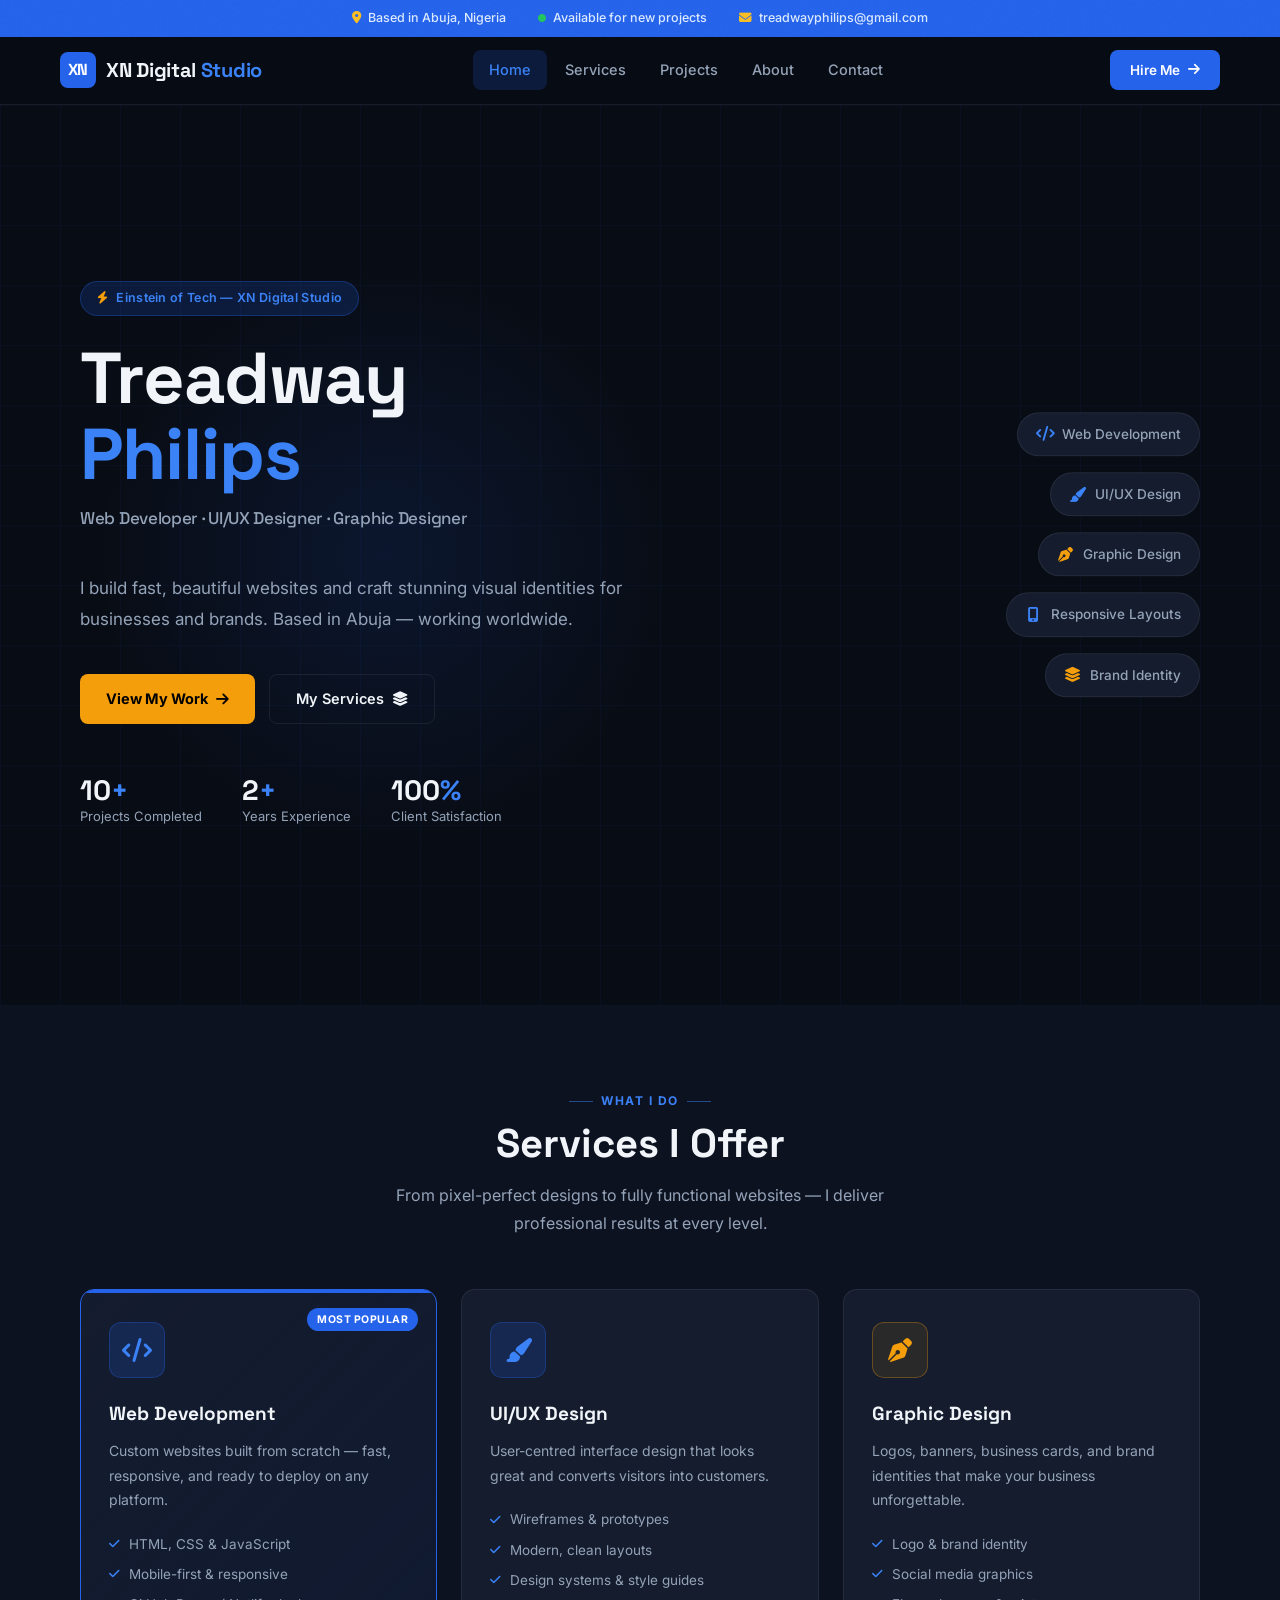
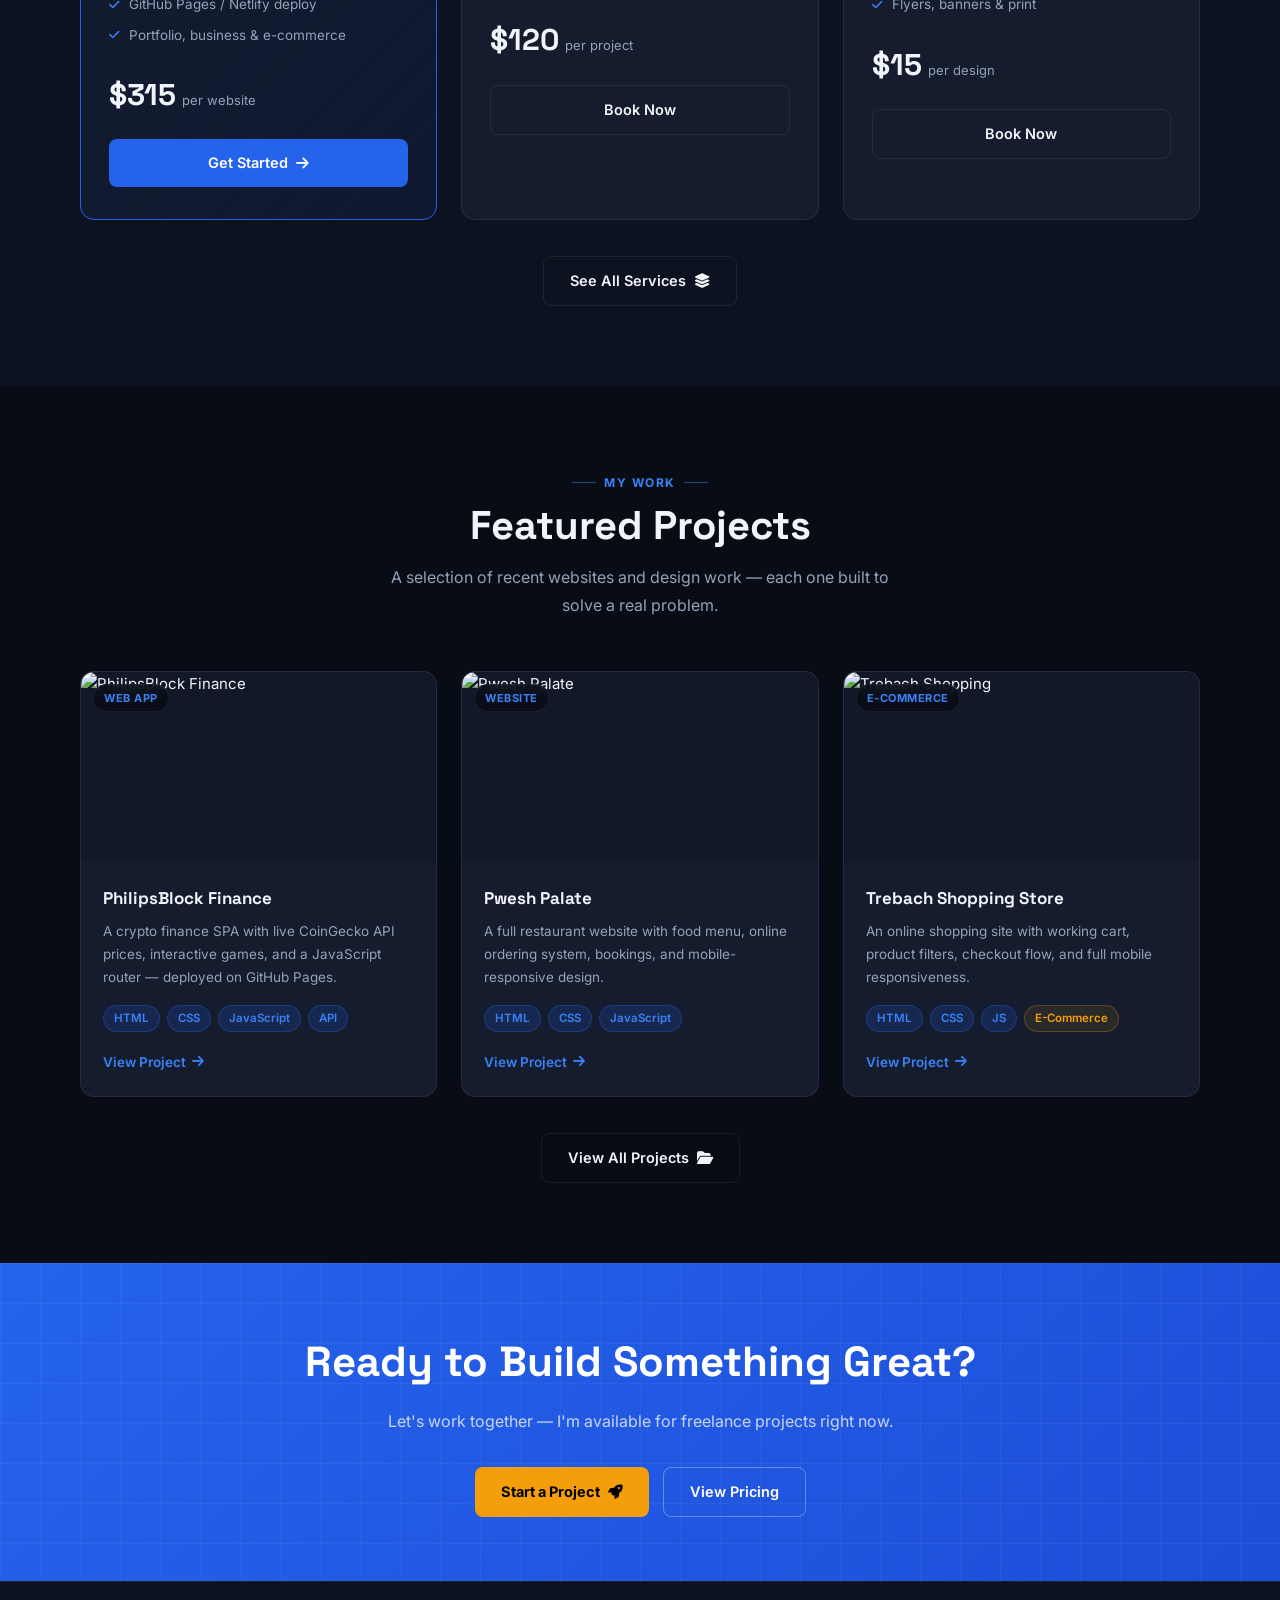
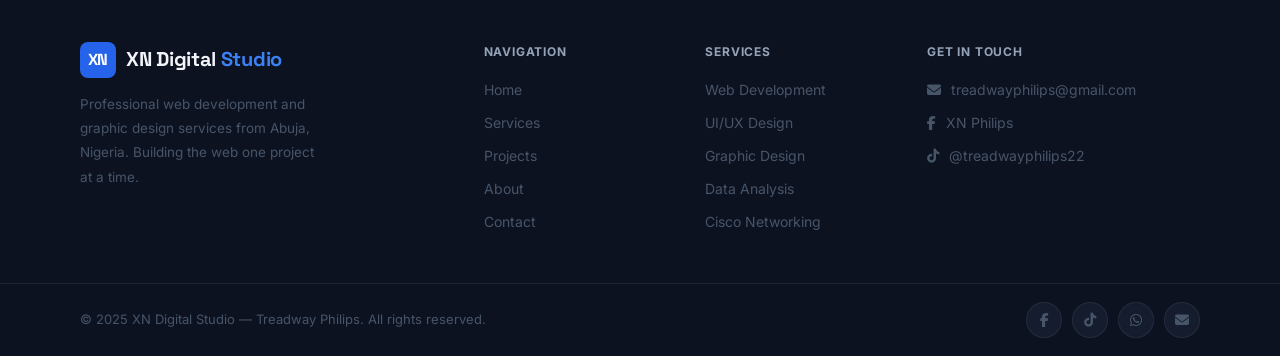
==== index.html @ aeeff7ca "Add files via upload" ====
<!DOCTYPE html>
<html lang="en">
<head>
  <meta charset="UTF-8" />
  <meta name="viewport" content="width=device-width, initial-scale=1.0" />
  <title>Treadway Philips — XN Digital Studio</title>
  <link rel="stylesheet" href="style.css" />
  <link href="https://fonts.googleapis.com/css2?family=Space+Grotesk:wght@400;500;600;700&family=Inter:wght@400;500;600;700;800&display=swap" rel="stylesheet" />
  <link rel="stylesheet" href="https://cdnjs.cloudflare.com/ajax/libs/font-awesome/6.5.0/css/all.min.css" />
</head>
<body>

  <div class="topbar">
    <span><i class="fas fa-map-marker-alt"></i> Based in Abuja, Nigeria</span>
    <span><i class="fas fa-circle" style="font-size:8px;color:#22c55e"></i> Available for new projects</span>
    <span><i class="fas fa-envelope"></i> treadwayphilips@gmail.com</span>
  </div>

  <header class="navbar">
    <a href="index.html" class="logo">
      <div class="logo-mark">XN</div>
      <div>XN Digital <span>Studio</span></div>
    </a>
    <nav class="nav-links" id="navLinks">
      <a href="index.html" class="active">Home</a>
      <a href="services.html">Services</a>
      <a href="projects.html">Projects</a>
      <a href="about.html">About</a>
      <a href="contact.html">Contact</a>
    </nav>
    <div class="nav-actions">
      <a href="contact.html" class="btn-primary" style="font-size:13.5px;padding:9px 20px;">
        Hire Me <i class="fas fa-arrow-right"></i>
      </a>
      <button class="hamburger" id="hamburger" aria-label="Open menu">
        <span></span><span></span><span></span>
      </button>
    </div>
  </header>

  <!-- HERO -->
  <section class="hero">
    <div class="hero-glow"></div>
    <div class="hero-content">
      <div class="hero-badge">
        <i class="fas fa-bolt"></i> Einstein of Tech — XN Digital Studio
      </div>
      <h1>Treadway<br/><span class="highlight">Philips</span></h1>
      <p class="hero-tagline">Web Developer · UI/UX Designer · Graphic Designer</p>
      <p>I build fast, beautiful websites and craft stunning visual identities for businesses and brands. Based in Abuja — working worldwide.</p>
      <div class="hero-actions">
        <a href="projects.html" class="btn-gold">View My Work <i class="fas fa-arrow-right"></i></a>
        <a href="services.html" class="btn-outline">My Services <i class="fas fa-layer-group"></i></a>
      </div>
      <div class="hero-stats">
        <div class="hero-stat">
          <strong>10<span>+</span></strong>
          <small>Projects Completed</small>
        </div>
        <div class="hero-stat">
          <strong>2<span>+</span></strong>
          <small>Years Experience</small>
        </div>
        <div class="hero-stat">
          <strong>100<span>%</span></strong>
          <small>Client Satisfaction</small>
        </div>
      </div>
    </div>

    <div class="hero-right">
      <div class="skill-pill"><i class="fas fa-code"></i> Web Development</div>
      <div class="skill-pill"><i class="fas fa-paint-brush"></i> UI/UX Design</div>
      <div class="skill-pill gold"><i class="fas fa-pen-nib"></i> Graphic Design</div>
      <div class="skill-pill"><i class="fas fa-mobile-alt"></i> Responsive Layouts</div>
      <div class="skill-pill gold"><i class="fas fa-layer-group"></i> Brand Identity</div>
    </div>
  </section>

  <!-- SERVICES PREVIEW -->
  <section class="section bg-dark">
    <div class="section-header">
      <span class="eyebrow">What I Do</span>
      <h2>Services I Offer</h2>
      <p>From pixel-perfect designs to fully functional websites — I deliver professional results at every level.</p>
    </div>
    <div class="services-grid">
      <div class="service-card featured">
        <span class="featured-badge">Most Popular</span>
        <div class="service-icon"><i class="fas fa-code"></i></div>
        <h3>Web Development</h3>
        <p>Custom websites built from scratch — fast, responsive, and ready to deploy on any platform.</p>
        <ul class="service-includes">
          <li><i class="fas fa-check"></i> HTML, CSS & JavaScript</li>
          <li><i class="fas fa-check"></i> Mobile-first & responsive</li>
          <li><i class="fas fa-check"></i> GitHub Pages / Netlify deploy</li>
          <li><i class="fas fa-check"></i> Portfolio, business & e-commerce</li>
        </ul>
        <div class="service-price">
          <span class="amount">$315</span>
          <span class="unit">per website</span>
        </div>
        <a href="contact.html" class="btn-primary full-width">Get Started <i class="fas fa-arrow-right"></i></a>
      </div>

      <div class="service-card">
        <div class="service-icon"><i class="fas fa-paint-brush"></i></div>
        <h3>UI/UX Design</h3>
        <p>User-centred interface design that looks great and converts visitors into customers.</p>
        <ul class="service-includes">
          <li><i class="fas fa-check"></i> Wireframes & prototypes</li>
          <li><i class="fas fa-check"></i> Modern, clean layouts</li>
          <li><i class="fas fa-check"></i> Design systems & style guides</li>
        </ul>
        <div class="service-price">
          <span class="amount">$120</span>
          <span class="unit">per project</span>
        </div>
        <a href="contact.html" class="btn-outline full-width">Book Now</a>
      </div>

      <div class="service-card gold-accent">
        <div class="service-icon"><i class="fas fa-pen-nib"></i></div>
        <h3>Graphic Design</h3>
        <p>Logos, banners, business cards, and brand identities that make your business unforgettable.</p>
        <ul class="service-includes">
          <li><i class="fas fa-check"></i> Logo & brand identity</li>
          <li><i class="fas fa-check"></i> Social media graphics</li>
          <li><i class="fas fa-check"></i> Flyers, banners & print</li>
        </ul>
        <div class="service-price">
          <span class="amount">$15</span>
          <span class="unit">per design</span>
        </div>
        <a href="contact.html" class="btn-outline full-width">Book Now</a>
      </div>
    </div>
    <div style="text-align:center;margin-top:36px;">
      <a href="services.html" class="btn-outline">See All Services <i class="fas fa-layer-group"></i></a>
    </div>
  </section>

  <!-- PROJECTS PREVIEW -->
  <section class="section">
    <div class="section-header">
      <span class="eyebrow">My Work</span>
      <h2>Featured Projects</h2>
      <p>A selection of recent websites and design work — each one built to solve a real problem.</p>
    </div>
    <div class="projects-grid">
      <div class="project-card">
        <div class="project-img">
          <img src="https://images.unsplash.com/photo-1639762681485-074b7f938ba0?w=600&q=80" alt="PhilipsBlock Finance" />
          <span class="project-type">Web App</span>
        </div>
        <div class="project-body">
          <h4>PhilipsBlock Finance</h4>
          <p>A crypto finance SPA with live CoinGecko API prices, interactive games, and a JavaScript router — deployed on GitHub Pages.</p>
          <div class="project-tags">
            <span class="tag">HTML</span><span class="tag">CSS</span><span class="tag">JavaScript</span><span class="tag">API</span>
          </div>
          <a href="projects.html" class="project-link">View Project <i class="fas fa-arrow-right"></i></a>
        </div>
      </div>

      <div class="project-card">
        <div class="project-img">
          <img src="https://images.unsplash.com/photo-1504674900247-0877df9cc836?w=600&q=80" alt="Pwesh Palate" />
          <span class="project-type">Website</span>
        </div>
        <div class="project-body">
          <h4>Pwesh Palate</h4>
          <p>A full restaurant website with food menu, online ordering system, bookings, and mobile-responsive design.</p>
          <div class="project-tags">
            <span class="tag">HTML</span><span class="tag">CSS</span><span class="tag">JavaScript</span>
          </div>
          <a href="projects.html" class="project-link">View Project <i class="fas fa-arrow-right"></i></a>
        </div>
      </div>

      <div class="project-card">
        <div class="project-img">
          <img src="https://images.unsplash.com/photo-1556742049-0cfed4f6a45d?w=600&q=80" alt="Trebach Shopping" />
          <span class="project-type">E-Commerce</span>
        </div>
        <div class="project-body">
          <h4>Trebach Shopping Store</h4>
          <p>An online shopping site with working cart, product filters, checkout flow, and full mobile responsiveness.</p>
          <div class="project-tags">
            <span class="tag">HTML</span><span class="tag">CSS</span><span class="tag">JS</span><span class="tag gold">E-Commerce</span>
          </div>
          <a href="projects.html" class="project-link">View Project <i class="fas fa-arrow-right"></i></a>
        </div>
      </div>
    </div>
    <div style="text-align:center;margin-top:36px;">
      <a href="projects.html" class="btn-outline">View All Projects <i class="fas fa-folder-open"></i></a>
    </div>
  </section>

  <!-- CTA -->
  <div class="cta-strip">
    <h2>Ready to Build Something Great?</h2>
    <p>Let's work together — I'm available for freelance projects right now.</p>
    <div class="actions">
      <a href="contact.html" class="btn-gold">Start a Project <i class="fas fa-rocket"></i></a>
      <a href="services.html" class="btn-outline" style="border-color:rgba(255,255,255,0.3);color:#fff;">View Pricing</a>
    </div>
  </div>

  <!-- FOOTER -->
  <footer class="footer">
    <div class="footer-grid">
      <div class="footer-brand">
        <a href="index.html" class="logo">
          <div class="logo-mark">XN</div>
          <div>XN Digital <span>Studio</span></div>
        </a>
        <p>Professional web development and graphic design services from Abuja, Nigeria. Building the web one project at a time.</p>
      </div>
      <div class="footer-col">
        <h5>Navigation</h5>
        <a href="index.html">Home</a>
        <a href="services.html">Services</a>
        <a href="projects.html">Projects</a>
        <a href="about.html">About</a>
        <a href="contact.html">Contact</a>
      </div>
      <div class="footer-col">
        <h5>Services</h5>
        <a href="services.html">Web Development</a>
        <a href="services.html">UI/UX Design</a>
        <a href="services.html">Graphic Design</a>
        <a href="services.html">Data Analysis</a>
        <a href="services.html">Cisco Networking</a>
      </div>
      <div class="footer-col">
        <h5>Get in Touch</h5>
        <a href="mailto:treadwayphilips@gmail.com"><i class="fas fa-envelope" style="margin-right:6px"></i> treadwayphilips@gmail.com</a>
        <a href="#"><i class="fab fa-facebook-f" style="margin-right:6px"></i> XN Philips</a>
        <a href="#"><i class="fab fa-tiktok" style="margin-right:6px"></i> @treadwayphilips22</a>
      </div>
    </div>
    <div class="footer-bottom">
      <p>© 2025 XN Digital Studio — Treadway Philips. All rights reserved.</p>
      <div class="social-links">
        <a href="#"><i class="fab fa-facebook-f"></i></a>
        <a href="#"><i class="fab fa-tiktok"></i></a>
        <a href="#"><i class="fab fa-whatsapp"></i></a>
        <a href="mailto:treadwayphilips@gmail.com"><i class="fas fa-envelope"></i></a>
      </div>
    </div>
  </footer>

  <script src="app.js"></script>
</body>
</html>
---- style.css ----
/* ─────────────────────────────────────
   XN Digital Studio — Treadway Philips
   Theme: Deep Space Black + Electric Blue + Gold Accent
───────────────────────────────────── */

:root {
  --black: #080c14;
  --dark: #0d1220;
  --dark-mid: #111827;
  --dark-card: #141c2e;
  --blue: #2563eb;
  --blue-light: #3b82f6;
  --blue-glow: rgba(37,99,235,0.18);
  --gold: #f59e0b;
  --gold-light: #fbbf24;
  --gold-bg: rgba(245,158,11,0.1);
  --text: #f1f5f9;
  --text-muted: #94a3b8;
  --text-dim: #475569;
  --border: rgba(255,255,255,0.07);
  --border-blue: rgba(37,99,235,0.3);
  --radius: 14px;
  --radius-sm: 8px;
  --shadow: 0 4px 24px rgba(0,0,0,0.4);
  --shadow-blue: 0 8px 32px rgba(37,99,235,0.25);
  --font-display: 'Space Grotesk', sans-serif;
  --font-body: 'Inter', sans-serif;
  --transition: 0.22s ease;
}

*, *::before, *::after { box-sizing: border-box; margin: 0; padding: 0; }
html { scroll-behavior: smooth; }
body {
  font-family: var(--font-body);
  color: var(--text);
  background: var(--black);
  line-height: 1.65;
  font-size: 15px;
  overflow-x: hidden;
}
a { text-decoration: none; color: inherit; }
img { display: block; max-width: 100%; }
button, input, select, textarea { font-family: inherit; }

/* ─── NOISE TEXTURE OVERLAY ─── */
body::before {
  content: '';
  position: fixed;
  inset: 0;
  background-image: url("data:image/svg+xml,%3Csvg viewBox='0 0 256 256' xmlns='http://www.w3.org/2000/svg'%3E%3Cfilter id='noise'%3E%3CfeTurbulence type='fractalNoise' baseFrequency='0.9' numOctaves='4' stitchTiles='stitch'/%3E%3C/filter%3E%3Crect width='100%25' height='100%25' filter='url(%23noise)' opacity='0.03'/%3E%3C/svg%3E");
  pointer-events: none;
  z-index: 0;
  opacity: 0.4;
}

/* ─── TOPBAR ─── */
.topbar {
  background: var(--blue);
  color: #dbeafe;
  display: flex;
  justify-content: center;
  gap: 32px;
  padding: 8px 20px;
  font-size: 12.5px;
  font-weight: 500;
  flex-wrap: wrap;
}
.topbar span { display: flex; align-items: center; gap: 7px; }
.topbar i { color: var(--gold-light); }

/* ─── NAVBAR ─── */
.navbar {
  position: sticky;
  top: 0;
  z-index: 100;
  background: rgba(8,12,20,0.92);
  backdrop-filter: blur(16px);
  -webkit-backdrop-filter: blur(16px);
  border-bottom: 1px solid var(--border);
  display: flex;
  align-items: center;
  justify-content: space-between;
  padding: 0 60px;
  height: 68px;
  gap: 20px;
}

.logo {
  font-family: var(--font-display);
  font-size: 20px;
  font-weight: 700;
  color: var(--text);
  display: flex;
  align-items: center;
  gap: 10px;
  letter-spacing: -0.3px;
}
.logo-mark {
  width: 36px; height: 36px;
  background: var(--blue);
  border-radius: 8px;
  display: flex;
  align-items: center;
  justify-content: center;
  font-size: 16px;
  font-weight: 800;
  color: #fff;
  flex-shrink: 0;
}
.logo span { color: var(--blue-light); }

.nav-links {
  display: flex;
  align-items: center;
  gap: 2px;
}
.nav-links a {
  padding: 8px 16px;
  border-radius: var(--radius-sm);
  font-weight: 500;
  color: var(--text-muted);
  font-size: 14.5px;
  transition: color var(--transition), background var(--transition);
}
.nav-links a:hover, .nav-links a.active {
  color: var(--text);
  background: var(--blue-glow);
}
.nav-links a.active { color: var(--blue-light); }

.nav-actions { display: flex; align-items: center; gap: 10px; }

.hamburger {
  display: none;
  flex-direction: column;
  gap: 5px;
  background: none;
  border: none;
  cursor: pointer;
  padding: 6px;
  border-radius: var(--radius-sm);
}
.hamburger span {
  display: block;
  width: 22px; height: 2px;
  background: var(--text);
  border-radius: 4px;
  transition: var(--transition);
}
.hamburger.active span:nth-child(1) { transform: rotate(45deg) translate(5px, 5px); }
.hamburger.active span:nth-child(2) { opacity: 0; }
.hamburger.active span:nth-child(3) { transform: rotate(-45deg) translate(5px, -5px); }

/* ─── BUTTONS ─── */
.btn-primary {
  display: inline-flex;
  align-items: center;
  gap: 8px;
  background: var(--blue);
  color: #fff;
  padding: 12px 26px;
  border-radius: var(--radius-sm);
  font-weight: 600;
  font-size: 14.5px;
  border: none;
  cursor: pointer;
  transition: background var(--transition), transform var(--transition), box-shadow var(--transition);
}
.btn-primary:hover {
  background: var(--blue-light);
  transform: translateY(-2px);
  box-shadow: var(--shadow-blue);
}

.btn-gold {
  display: inline-flex;
  align-items: center;
  gap: 8px;
  background: var(--gold);
  color: #000;
  padding: 12px 26px;
  border-radius: var(--radius-sm);
  font-weight: 700;
  font-size: 14.5px;
  border: none;
  cursor: pointer;
  transition: background var(--transition), transform var(--transition), box-shadow var(--transition);
}
.btn-gold:hover {
  background: var(--gold-light);
  transform: translateY(-2px);
  box-shadow: 0 8px 24px rgba(245,158,11,0.35);
}

.btn-outline {
  display: inline-flex;
  align-items: center;
  gap: 8px;
  background: transparent;
  color: var(--text);
  padding: 12px 26px;
  border-radius: var(--radius-sm);
  font-weight: 600;
  font-size: 14.5px;
  border: 1.5px solid var(--border);
  cursor: pointer;
  transition: all var(--transition);
}
.btn-outline:hover {
  border-color: var(--blue-light);
  color: var(--blue-light);
  background: var(--blue-glow);
}

.full-width { width: 100%; justify-content: center; }

/* ─── SECTIONS ─── */
.section { padding: 80px 80px; position: relative; z-index: 1; }
.section.bg-dark { background: var(--dark); }
.section.bg-card { background: var(--dark-mid); }

.section-header {
  text-align: center;
  margin-bottom: 52px;
}
.eyebrow {
  display: inline-flex;
  align-items: center;
  gap: 8px;
  color: var(--blue-light);
  font-size: 12px;
  font-weight: 700;
  text-transform: uppercase;
  letter-spacing: 1.5px;
  margin-bottom: 10px;
}
.eyebrow::before, .eyebrow::after {
  content: '';
  display: block;
  width: 24px; height: 1px;
  background: var(--blue-light);
  opacity: 0.5;
}
.section-header h2 {
  font-family: var(--font-display);
  font-size: clamp(28px, 3.5vw, 40px);
  font-weight: 700;
  color: var(--text);
  line-height: 1.15;
  margin-bottom: 14px;
}
.section-header p {
  color: var(--text-muted);
  font-size: 16px;
  max-width: 540px;
  margin: 0 auto;
  line-height: 1.75;
}

/* ─── HERO ─── */
.hero {
  min-height: 100vh;
  background: var(--black);
  display: flex;
  align-items: center;
  padding: 0 80px;
  position: relative;
  overflow: hidden;
  z-index: 1;
}

/* Grid background */
.hero::after {
  content: '';
  position: absolute;
  inset: 0;
  background-image:
    linear-gradient(rgba(37,99,235,0.05) 1px, transparent 1px),
    linear-gradient(90deg, rgba(37,99,235,0.05) 1px, transparent 1px);
  background-size: 60px 60px;
  pointer-events: none;
  z-index: 0;
}

.hero-glow {
  position: absolute;
  width: 600px; height: 600px;
  background: radial-gradient(circle, rgba(37,99,235,0.12) 0%, transparent 70%);
  top: 50%; left: 30%;
  transform: translate(-50%, -50%);
  pointer-events: none;
  z-index: 0;
}

.hero-content {
  position: relative;
  z-index: 2;
  max-width: 700px;
}

.hero-badge {
  display: inline-flex;
  align-items: center;
  gap: 8px;
  background: var(--blue-glow);
  border: 1px solid var(--border-blue);
  color: var(--blue-light);
  padding: 6px 16px;
  border-radius: 100px;
  font-size: 12.5px;
  font-weight: 600;
  letter-spacing: 0.3px;
  margin-bottom: 24px;
}
.hero-badge i { color: var(--gold); }

.hero-content h1 {
  font-family: var(--font-display);
  font-size: clamp(42px, 6vw, 72px);
  font-weight: 700;
  color: var(--text);
  line-height: 1.06;
  margin-bottom: 10px;
  letter-spacing: -1px;
}
.hero-content h1 .highlight {
  color: var(--blue-light);
  position: relative;
}
.hero-tagline {
  font-family: var(--font-display);
  font-size: clamp(18px, 2.5vw, 26px);
  font-weight: 500;
  color: var(--gold);
  margin-bottom: 22px;
  letter-spacing: -0.3px;
}
.hero-content p {
  font-size: 17px;
  color: var(--text-muted);
  max-width: 560px;
  margin-bottom: 40px;
  line-height: 1.8;
}

.hero-actions { display: flex; gap: 14px; flex-wrap: wrap; margin-bottom: 52px; }

.hero-stats {
  display: flex;
  gap: 40px;
  flex-wrap: wrap;
}
.hero-stat { display: flex; flex-direction: column; gap: 2px; }
.hero-stat strong {
  font-family: var(--font-display);
  font-size: 28px;
  font-weight: 700;
  color: var(--text);
  line-height: 1;
}
.hero-stat strong span { color: var(--blue-light); }
.hero-stat small { font-size: 13px; color: var(--text-muted); }

.hero-right {
  position: absolute;
  right: 80px;
  top: 50%;
  transform: translateY(-50%);
  z-index: 2;
  display: flex;
  flex-direction: column;
  gap: 16px;
  align-items: flex-end;
}

.skill-pill {
  display: flex;
  align-items: center;
  gap: 10px;
  background: var(--dark-card);
  border: 1px solid var(--border);
  border-radius: 100px;
  padding: 10px 18px;
  font-size: 13.5px;
  font-weight: 500;
  color: var(--text-muted);
  transition: all var(--transition);
  white-space: nowrap;
}
.skill-pill:hover { border-color: var(--blue-light); color: var(--text); }
.skill-pill i { color: var(--blue-light); font-size: 15px; width: 16px; text-align: center; }
.skill-pill.gold i { color: var(--gold); }

/* ─── SERVICES CARDS ─── */
.services-grid {
  display: grid;
  grid-template-columns: repeat(3, 1fr);
  gap: 24px;
}

.service-card {
  background: var(--dark-card);
  border: 1px solid var(--border);
  border-radius: var(--radius);
  padding: 32px 28px;
  position: relative;
  overflow: hidden;
  transition: all var(--transition);
  cursor: default;
}
.service-card::before {
  content: '';
  position: absolute;
  top: 0; left: 0; right: 0;
  height: 3px;
  background: var(--blue);
  opacity: 0;
  transition: opacity var(--transition);
}
.service-card:hover {
  border-color: var(--border-blue);
  transform: translateY(-6px);
  box-shadow: var(--shadow-blue);
}
.service-card:hover::before { opacity: 1; }
.service-card.featured {
  border-color: var(--blue);
  background: linear-gradient(135deg, var(--dark-card) 0%, rgba(37,99,235,0.08) 100%);
}
.service-card.featured::before { opacity: 1; }

.featured-badge {
  position: absolute;
  top: 18px; right: 18px;
  background: var(--blue);
  color: #fff;
  font-size: 10.5px;
  font-weight: 700;
  padding: 3px 10px;
  border-radius: 100px;
  text-transform: uppercase;
  letter-spacing: 0.5px;
}

.service-icon {
  width: 56px; height: 56px;
  background: var(--blue-glow);
  border: 1px solid var(--border-blue);
  border-radius: 12px;
  display: flex;
  align-items: center;
  justify-content: center;
  font-size: 24px;
  color: var(--blue-light);
  margin-bottom: 20px;
}
.service-card.gold-accent .service-icon {
  background: var(--gold-bg);
  border-color: rgba(245,158,11,0.3);
  color: var(--gold);
}

.service-card h3 {
  font-family: var(--font-display);
  font-size: 19px;
  font-weight: 700;
  color: var(--text);
  margin-bottom: 10px;
}
.service-card p {
  font-size: 14px;
  color: var(--text-muted);
  line-height: 1.75;
  margin-bottom: 20px;
}
.service-includes {
  list-style: none;
  display: flex;
  flex-direction: column;
  gap: 8px;
  margin-bottom: 24px;
}
.service-includes li {
  display: flex;
  align-items: center;
  gap: 9px;
  font-size: 13.5px;
  color: var(--text-muted);
}
.service-includes li i { color: var(--blue-light); font-size: 12px; flex-shrink: 0; }

.service-price {
  display: flex;
  align-items: baseline;
  gap: 6px;
  margin-bottom: 20px;
}
.service-price .amount {
  font-family: var(--font-display);
  font-size: 30px;
  font-weight: 700;
  color: var(--text);
}
.service-price .unit { font-size: 13px; color: var(--text-muted); }

/* ─── PROJECTS ─── */
.projects-grid {
  display: grid;
  grid-template-columns: repeat(3, 1fr);
  gap: 24px;
}

.project-card {
  background: var(--dark-card);
  border: 1px solid var(--border);
  border-radius: var(--radius);
  overflow: hidden;
  transition: all var(--transition);
}
.project-card:hover {
  border-color: var(--border-blue);
  transform: translateY(-5px);
  box-shadow: var(--shadow-blue);
}

.project-img {
  height: 190px;
  overflow: hidden;
  position: relative;
  background: var(--dark-mid);
}
.project-img img { width: 100%; height: 100%; object-fit: cover; transition: transform 0.4s ease; }
.project-card:hover .project-img img { transform: scale(1.06); }

.project-type {
  position: absolute;
  top: 12px; left: 12px;
  background: rgba(8,12,20,0.8);
  backdrop-filter: blur(6px);
  border: 1px solid var(--border);
  color: var(--blue-light);
  font-size: 11px;
  font-weight: 700;
  padding: 4px 10px;
  border-radius: 100px;
  text-transform: uppercase;
  letter-spacing: 0.5px;
}

.project-body { padding: 22px; }
.project-body h4 {
  font-family: var(--font-display);
  font-size: 17px;
  font-weight: 700;
  color: var(--text);
  margin-bottom: 8px;
}
.project-body p { font-size: 13.5px; color: var(--text-muted); line-height: 1.7; margin-bottom: 16px; }

.project-tags { display: flex; flex-wrap: wrap; gap: 7px; margin-bottom: 18px; }
.tag {
  background: var(--blue-glow);
  border: 1px solid var(--border-blue);
  color: var(--blue-light);
  font-size: 11.5px;
  font-weight: 600;
  padding: 3px 10px;
  border-radius: 100px;
}
.tag.gold {
  background: var(--gold-bg);
  border-color: rgba(245,158,11,0.25);
  color: var(--gold);
}

.project-link {
  display: inline-flex;
  align-items: center;
  gap: 6px;
  font-size: 13.5px;
  font-weight: 600;
  color: var(--blue-light);
  transition: gap var(--transition);
}
.project-link:hover { gap: 10px; }

/* ─── SKILLS ─── */
.skills-layout {
  display: grid;
  grid-template-columns: 1fr 1fr;
  gap: 60px;
  align-items: center;
}
.skills-text h2 {
  font-family: var(--font-display);
  font-size: 34px;
  font-weight: 700;
  color: var(--text);
  margin-bottom: 14px;
  line-height: 1.2;
}
.skills-text p { color: var(--text-muted); line-height: 1.85; margin-bottom: 14px; }

.skills-bars { display: flex; flex-direction: column; gap: 18px; }
.skill-bar-item {}
.skill-bar-header {
  display: flex;
  justify-content: space-between;
  align-items: center;
  margin-bottom: 8px;
  font-size: 14px;
  font-weight: 600;
  color: var(--text);
}
.skill-bar-header span { color: var(--blue-light); font-size: 13px; }
.skill-track {
  height: 7px;
  background: var(--border);
  border-radius: 100px;
  overflow: hidden;
}
.skill-fill {
  height: 100%;
  border-radius: 100px;
  background: linear-gradient(90deg, var(--blue) 0%, var(--blue-light) 100%);
}
.skill-fill.gold { background: linear-gradient(90deg, var(--gold) 0%, var(--gold-light) 100%); }

/* ─── TOOLS GRID ─── */
.tools-grid {
  display: grid;
  grid-template-columns: repeat(6, 1fr);
  gap: 16px;
}
.tool-item {
  background: var(--dark-card);
  border: 1px solid var(--border);
  border-radius: var(--radius-sm);
  padding: 20px 14px;
  text-align: center;
  transition: all var(--transition);
}
.tool-item:hover {
  border-color: var(--border-blue);
  background: var(--blue-glow);
  transform: translateY(-3px);
}
.tool-item i { font-size: 26px; color: var(--blue-light); margin-bottom: 8px; }
.tool-item span { font-size: 12px; color: var(--text-muted); font-weight: 500; display: block; }

/* ─── ABOUT ─── */
.about-grid {
  display: grid;
  grid-template-columns: 380px 1fr;
  gap: 64px;
  align-items: start;
}
.about-card {
  background: var(--dark-card);
  border: 1px solid var(--border);
  border-radius: var(--radius);
  padding: 36px 28px;
  text-align: center;
  position: sticky;
  top: 88px;
}
.avatar-ring {
  width: 120px; height: 120px;
  border-radius: 50%;
  background: linear-gradient(135deg, var(--blue) 0%, var(--blue-light) 100%);
  margin: 0 auto 20px;
  display: flex;
  align-items: center;
  justify-content: center;
  font-family: var(--font-display);
  font-size: 48px;
  font-weight: 700;
  color: #fff;
  position: relative;
}
.avatar-ring::after {
  content: '';
  position: absolute;
  inset: -4px;
  border-radius: 50%;
  border: 2px solid var(--blue-light);
  opacity: 0.4;
}
.about-card h3 {
  font-family: var(--font-display);
  font-size: 20px;
  font-weight: 700;
  color: var(--text);
  margin-bottom: 4px;
}
.about-card .role { font-size: 13.5px; color: var(--blue-light); font-weight: 600; margin-bottom: 18px; }
.about-card .location { display: flex; align-items: center; justify-content: center; gap: 6px; font-size: 13px; color: var(--text-muted); margin-bottom: 24px; }
.about-card .location i { color: var(--gold); }

.card-links { display: flex; flex-direction: column; gap: 10px; }
.card-link {
  display: flex;
  align-items: center;
  gap: 10px;
  padding: 11px 16px;
  background: var(--dark-mid);
  border: 1px solid var(--border);
  border-radius: var(--radius-sm);
  font-size: 13.5px;
  color: var(--text-muted);
  transition: all var(--transition);
}
.card-link:hover { border-color: var(--blue-light); color: var(--text); }
.card-link i { color: var(--blue-light); width: 16px; text-align: center; }

.about-content h2 {
  font-family: var(--font-display);
  font-size: 32px;
  font-weight: 700;
  color: var(--text);
  margin-bottom: 14px;
  line-height: 1.2;
}
.about-content p { color: var(--text-muted); line-height: 1.9; margin-bottom: 16px; font-size: 15.5px; }

.exp-items { display: flex; flex-direction: column; gap: 16px; margin-top: 32px; }
.exp-item {
  display: flex;
  gap: 18px;
  padding: 20px;
  background: var(--dark-card);
  border: 1px solid var(--border);
  border-radius: var(--radius-sm);
  transition: border-color var(--transition);
}
.exp-item:hover { border-color: var(--border-blue); }
.exp-dot {
  width: 10px; height: 10px;
  border-radius: 50%;
  background: var(--blue);
  flex-shrink: 0;
  margin-top: 6px;
  box-shadow: 0 0 8px var(--blue);
}
.exp-item h5 { font-weight: 700; color: var(--text); font-size: 15px; margin-bottom: 3px; }
.exp-item span { font-size: 12px; color: var(--blue-light); font-weight: 600; }
.exp-item p { font-size: 13.5px; color: var(--text-muted); margin-top: 6px; line-height: 1.65; }

/* ─── TESTIMONIALS ─── */
.testi-grid {
  display: grid;
  grid-template-columns: repeat(3, 1fr);
  gap: 22px;
}
.testi-card {
  background: var(--dark-card);
  border: 1px solid var(--border);
  border-radius: var(--radius);
  padding: 28px;
  transition: border-color var(--transition);
}
.testi-card:hover { border-color: var(--border-blue); }
.testi-stars { color: var(--gold); font-size: 14px; margin-bottom: 14px; letter-spacing: 2px; }
.testi-text { color: var(--text-muted); font-size: 14px; line-height: 1.8; margin-bottom: 20px; font-style: italic; }
.testi-author { display: flex; align-items: center; gap: 12px; }
.testi-avatar {
  width: 42px; height: 42px;
  border-radius: 50%;
  background: var(--blue);
  display: flex;
  align-items: center;
  justify-content: center;
  font-size: 16px;
  font-weight: 700;
  color: #fff;
  font-family: var(--font-display);
  flex-shrink: 0;
}
.testi-author h5 { font-size: 14px; font-weight: 700; color: var(--text); margin-bottom: 2px; }
.testi-author span { font-size: 12px; color: var(--text-dim); }

/* ─── CONTACT ─── */
.contact-grid {
  display: grid;
  grid-template-columns: 1fr 1.2fr;
  gap: 56px;
  align-items: start;
}
.contact-left h2 {
  font-family: var(--font-display);
  font-size: 32px;
  font-weight: 700;
  color: var(--text);
  margin-bottom: 12px;
  line-height: 1.2;
}
.contact-left p { color: var(--text-muted); line-height: 1.85; margin-bottom: 32px; }

.contact-methods { display: flex; flex-direction: column; gap: 14px; }
.contact-method {
  display: flex;
  align-items: center;
  gap: 14px;
  padding: 16px 18px;
  background: var(--dark-card);
  border: 1px solid var(--border);
  border-radius: var(--radius-sm);
  transition: border-color var(--transition);
}
.contact-method:hover { border-color: var(--border-blue); }
.contact-method-icon {
  width: 42px; height: 42px;
  background: var(--blue-glow);
  border: 1px solid var(--border-blue);
  border-radius: var(--radius-sm);
  display: flex;
  align-items: center;
  justify-content: center;
  color: var(--blue-light);
  font-size: 17px;
  flex-shrink: 0;
}
.contact-method h5 { font-size: 13px; font-weight: 700; color: var(--text-muted); margin-bottom: 2px; text-transform: uppercase; letter-spacing: 0.5px; }
.contact-method p { font-size: 14.5px; color: var(--text); font-weight: 500; }

.contact-form-box {
  background: var(--dark-card);
  border: 1px solid var(--border);
  border-radius: var(--radius);
  padding: 36px;
}
.contact-form-box h3 {
  font-family: var(--font-display);
  font-size: 20px;
  font-weight: 700;
  color: var(--text);
  margin-bottom: 24px;
}

/* ─── FORMS ─── */
.form-row { display: grid; grid-template-columns: 1fr 1fr; gap: 14px; }
.form-group { margin-bottom: 16px; }
.form-group label { display: block; font-size: 13px; font-weight: 600; color: var(--text-muted); margin-bottom: 7px; text-transform: uppercase; letter-spacing: 0.5px; }
.form-group input,
.form-group select,
.form-group textarea {
  width: 100%;
  padding: 12px 15px;
  border: 1.5px solid var(--border);
  border-radius: var(--radius-sm);
  font-size: 14.5px;
  color: var(--text);
  background: var(--dark-mid);
  outline: none;
  transition: border-color var(--transition);
}
.form-group input:focus,
.form-group select:focus,
.form-group textarea:focus { border-color: var(--blue-light); }
.form-group select option { background: var(--dark-mid); }
.form-group textarea { height: 110px; resize: vertical; }

/* ─── SUCCESS / TOAST ─── */
.success-state {
  text-align: center;
  padding: 40px 20px;
}
.success-state i { font-size: 56px; color: #22c55e; margin-bottom: 16px; }
.success-state h2 { font-family: var(--font-display); font-size: 26px; color: var(--text); margin-bottom: 10px; }
.success-state p { color: var(--text-muted); }

.toast {
  position: fixed;
  bottom: 24px;
  left: 50%;
  transform: translateX(-50%) translateY(20px);
  background: var(--dark-card);
  border: 1px solid var(--border-blue);
  color: var(--text);
  padding: 13px 26px;
  border-radius: 100px;
  font-size: 14px;
  font-weight: 500;
  display: flex;
  align-items: center;
  gap: 10px;
  z-index: 999;
  opacity: 0;
  transition: opacity 0.3s, transform 0.3s;
  box-shadow: var(--shadow-blue);
  pointer-events: none;
}
.toast i { color: #22c55e; }
.toast.show { opacity: 1; transform: translateX(-50%) translateY(0); }

/* ─── CTA STRIP ─── */
.cta-strip {
  background: linear-gradient(135deg, var(--blue) 0%, #1d4ed8 100%);
  padding: 64px 80px;
  text-align: center;
  position: relative;
  overflow: hidden;
}
.cta-strip::before {
  content: '';
  position: absolute;
  inset: 0;
  background-image: linear-gradient(rgba(255,255,255,0.04) 1px, transparent 1px),
    linear-gradient(90deg, rgba(255,255,255,0.04) 1px, transparent 1px);
  background-size: 40px 40px;
}
.cta-strip h2 {
  font-family: var(--font-display);
  font-size: clamp(28px, 4vw, 42px);
  font-weight: 700;
  color: #fff;
  margin-bottom: 12px;
  position: relative;
}
.cta-strip p { color: rgba(255,255,255,0.75); font-size: 16px; margin-bottom: 32px; position: relative; }
.cta-strip .actions { display: flex; gap: 14px; justify-content: center; flex-wrap: wrap; position: relative; }

/* ─── FOOTER ─── */
.footer {
  background: var(--dark);
  border-top: 1px solid var(--border);
}
.footer-grid {
  display: grid;
  grid-template-columns: 2fr 1fr 1fr 1.5fr;
  gap: 40px;
  padding: 60px 80px 40px;
}
.footer-brand p { font-size: 13.5px; color: var(--text-dim); line-height: 1.8; margin-top: 14px; max-width: 240px; }
.footer-col h5 {
  font-size: 12px;
  font-weight: 700;
  text-transform: uppercase;
  letter-spacing: 0.8px;
  color: var(--text-muted);
  margin-bottom: 16px;
}
.footer-col a {
  display: block;
  font-size: 14px;
  color: var(--text-dim);
  margin-bottom: 10px;
  transition: color var(--transition);
}
.footer-col a:hover { color: var(--blue-light); }
.footer-bottom {
  display: flex;
  align-items: center;
  justify-content: space-between;
  padding: 18px 80px;
  border-top: 1px solid var(--border);
  font-size: 13px;
  color: var(--text-dim);
}
.social-links { display: flex; gap: 10px; }
.social-links a {
  width: 36px; height: 36px;
  border-radius: 50%;
  background: var(--dark-card);
  border: 1px solid var(--border);
  display: flex;
  align-items: center;
  justify-content: center;
  color: var(--text-dim);
  font-size: 14px;
  transition: all var(--transition);
}
.social-links a:hover { background: var(--blue); border-color: var(--blue); color: #fff; }

/* ─── PAGE HERO ─── */
.page-hero {
  background: var(--dark);
  border-bottom: 1px solid var(--border);
  padding: 64px 80px;
  text-align: center;
  position: relative;
  z-index: 1;
}
.page-hero h1 {
  font-family: var(--font-display);
  font-size: clamp(30px, 4vw, 48px);
  font-weight: 700;
  color: var(--text);
  margin-bottom: 12px;
}
.page-hero p { color: var(--text-muted); font-size: 16px; }

/* ─── RESPONSIVE ─── */
@media (max-width: 1100px) {
  .section { padding: 64px 40px; }
  .hero { padding: 0 40px; }
  .cta-strip { padding: 56px 40px; }
  .footer-grid { padding: 52px 40px 32px; grid-template-columns: 1fr 1fr; }
  .footer-bottom { padding: 16px 40px; }
  .navbar { padding: 0 28px; }
  .page-hero { padding: 56px 40px; }
  .services-grid { grid-template-columns: 1fr 1fr; }
  .projects-grid { grid-template-columns: 1fr 1fr; }
  .tools-grid { grid-template-columns: repeat(4, 1fr); }
  .skills-layout { grid-template-columns: 1fr; gap: 40px; }
  .about-grid { grid-template-columns: 1fr; gap: 40px; }
  .about-card { position: static; }
  .contact-grid { grid-template-columns: 1fr; gap: 40px; }
  .testi-grid { grid-template-columns: 1fr 1fr; }
  .hero-right { display: none; }
}

@media (max-width: 768px) {
  .topbar { display: none; }
  .navbar { padding: 0 16px; height: 58px; }

  .nav-links {
    display: none;
    position: fixed;
    top: 58px; left: 0; right: 0;
    background: var(--dark);
    flex-direction: column;
    padding: 14px;
    border-bottom: 1px solid var(--border);
    gap: 4px;
    z-index: 99;
  }
  .nav-links.open { display: flex; }
  .nav-links a { padding: 12px 16px; border-radius: var(--radius-sm); width: 100%; }

  .hamburger { display: flex; }

  .hero {
    padding: 80px 20px 60px;
    min-height: auto;
    align-items: flex-start;
  }
  .hero-content h1 { font-size: 38px; }
  .hero-stats { gap: 24px; }
  .section { padding: 48px 20px; }
  .page-hero { padding: 48px 20px; }
  .cta-strip { padding: 48px 20px; }

  .services-grid { grid-template-columns: 1fr; }
  .projects-grid { grid-template-columns: 1fr; }
  .tools-grid { grid-template-columns: repeat(3, 1fr); }
  .testi-grid { grid-template-columns: 1fr; }
  .form-row { grid-template-columns: 1fr; }

  .footer-grid { grid-template-columns: 1fr; padding: 40px 20px 24px; gap: 28px; }
  .footer-bottom { flex-direction: column; gap: 12px; padding: 16px 20px; text-align: center; }
}

@media (max-width: 480px) {
  .hero-content h1 { font-size: 32px; letter-spacing: -0.5px; }
  .hero-actions { flex-direction: column; }
  .hero-actions a, .hero-actions button { width: 100%; justify-content: center; }
  .tools-grid { grid-template-columns: repeat(2, 1fr); }
  .hero-stats { flex-direction: column; gap: 16px; }
}
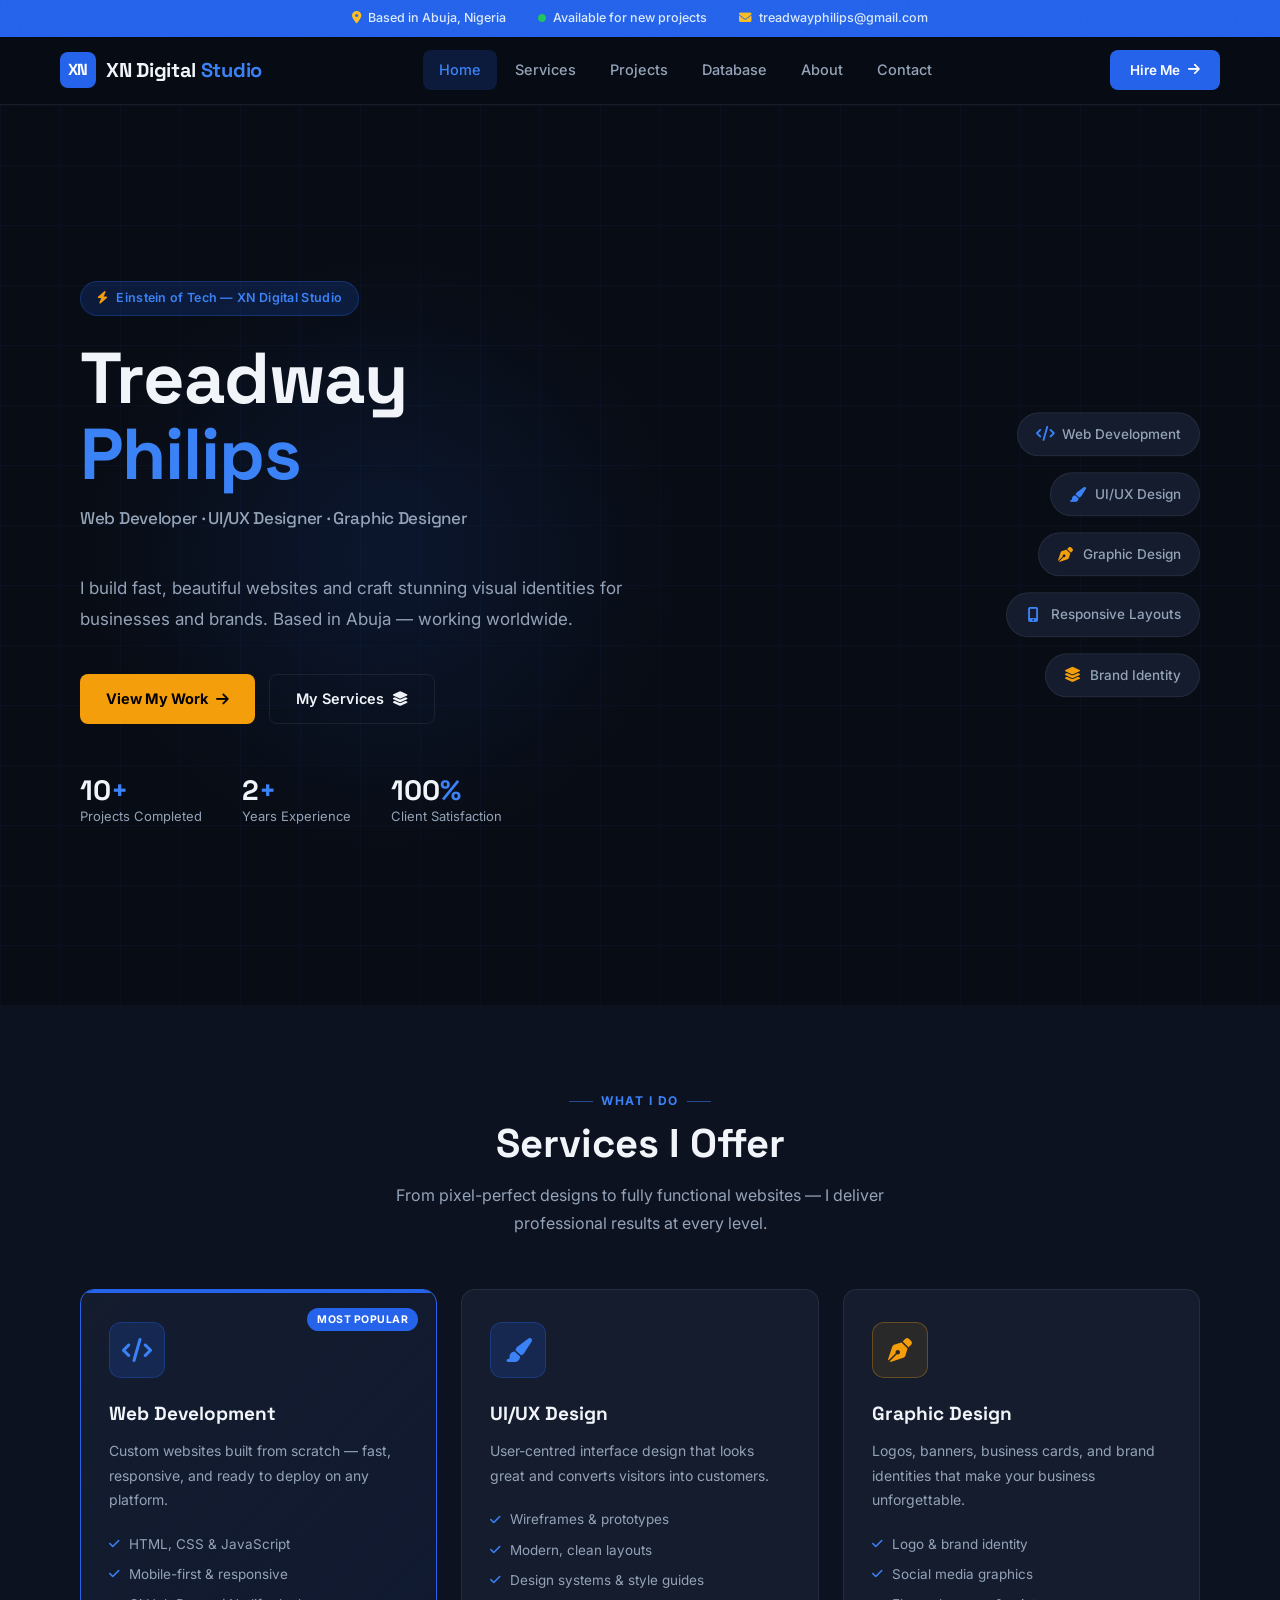
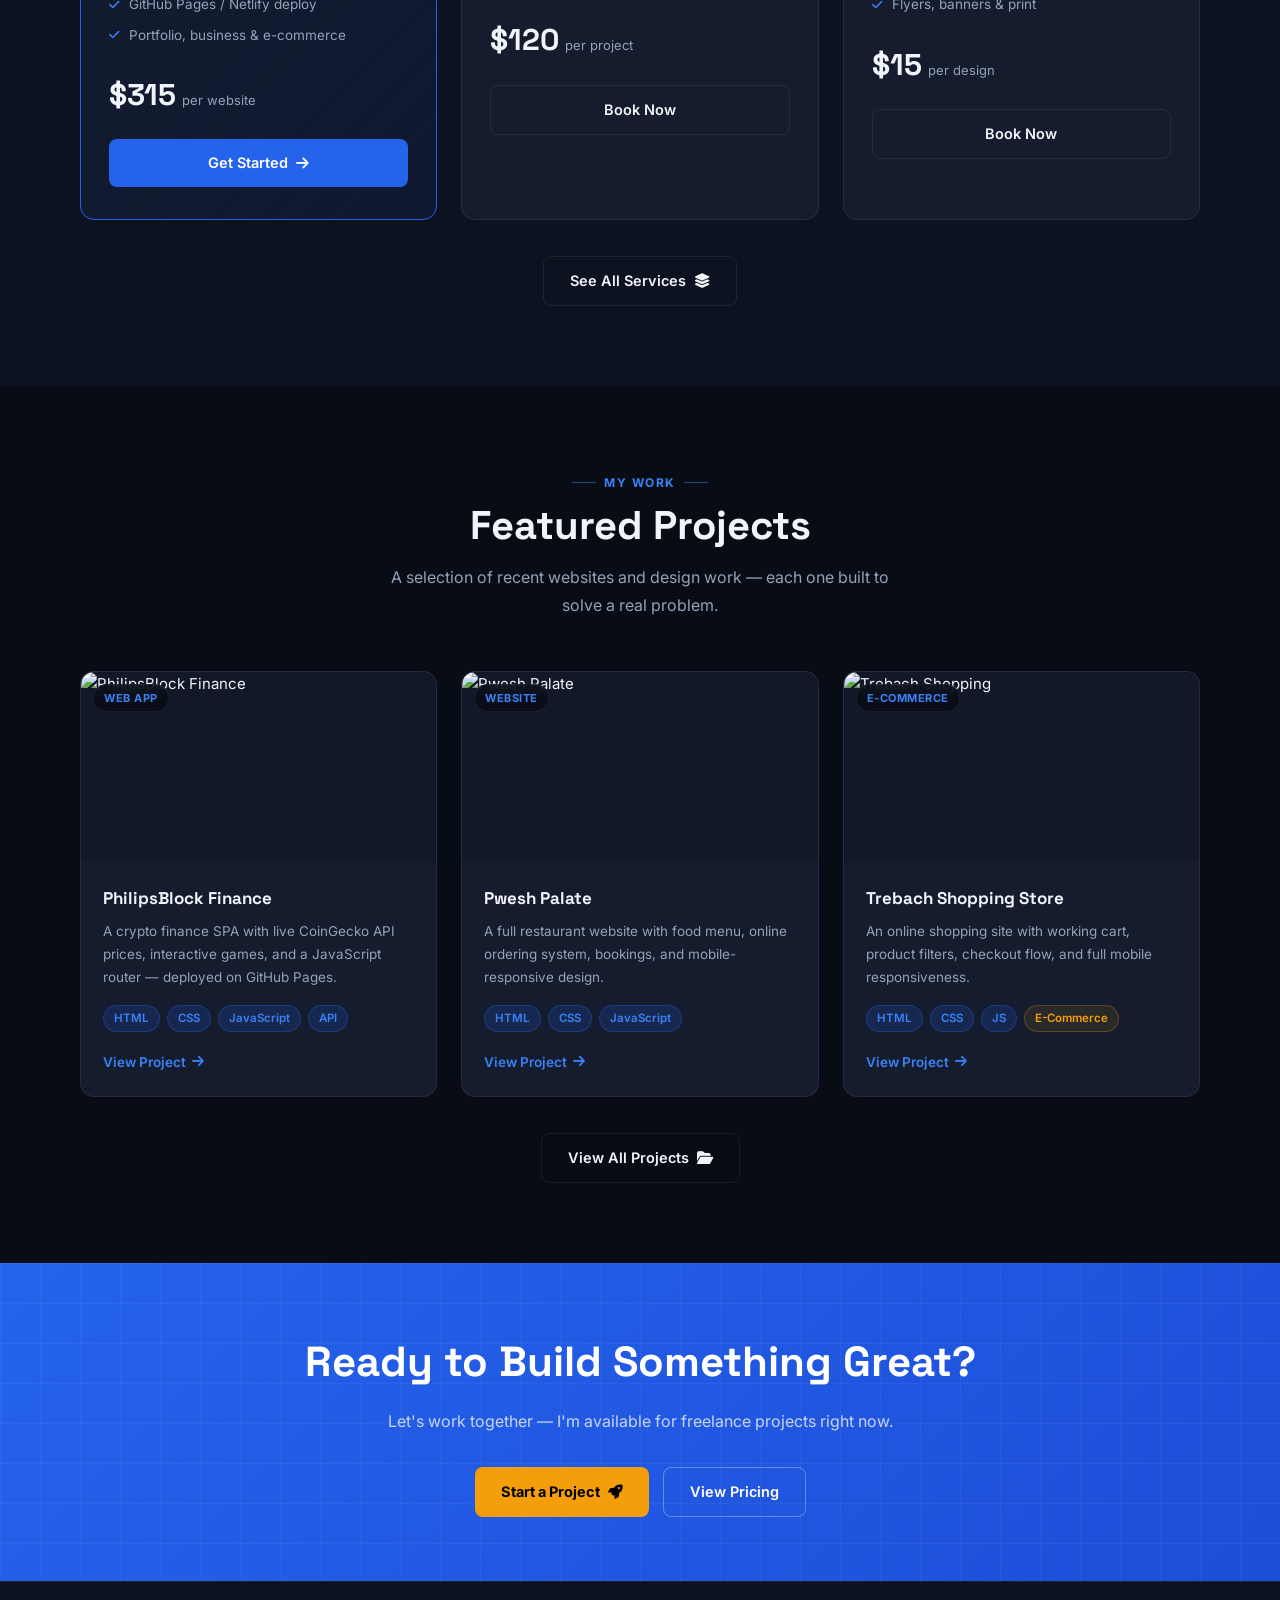
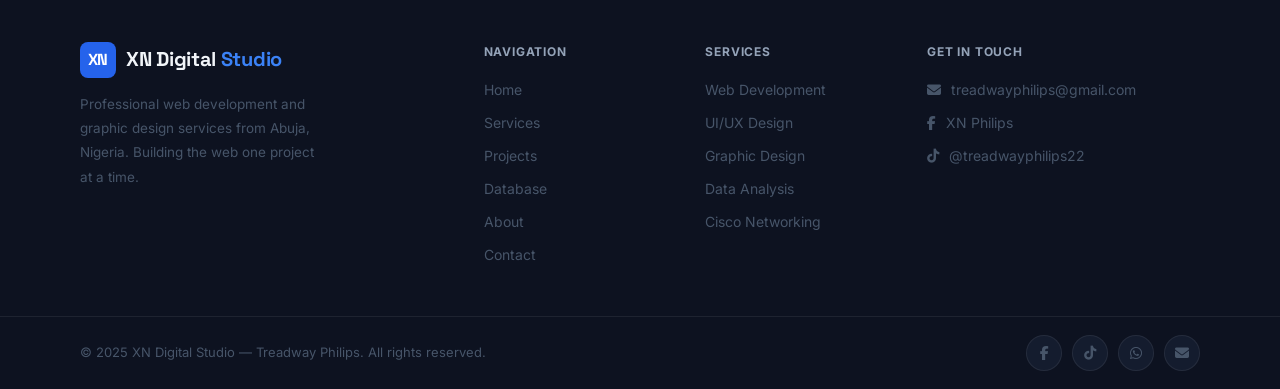
==== commit 269988dc: "Add files via upload" ====
--- a/index.html
+++ b/index.html
@@ -25,6 +25,7 @@
       <a href="index.html" class="active">Home</a>
       <a href="services.html">Services</a>
       <a href="projects.html">Projects</a>
+      <a href="database.html">Database</a>
       <a href="about.html">About</a>
       <a href="contact.html">Contact</a>
     </nav>
@@ -223,6 +224,7 @@
         <a href="index.html">Home</a>
         <a href="services.html">Services</a>
         <a href="projects.html">Projects</a>
+        <a href="database.html">Database</a>
         <a href="about.html">About</a>
         <a href="contact.html">Contact</a>
       </div>
